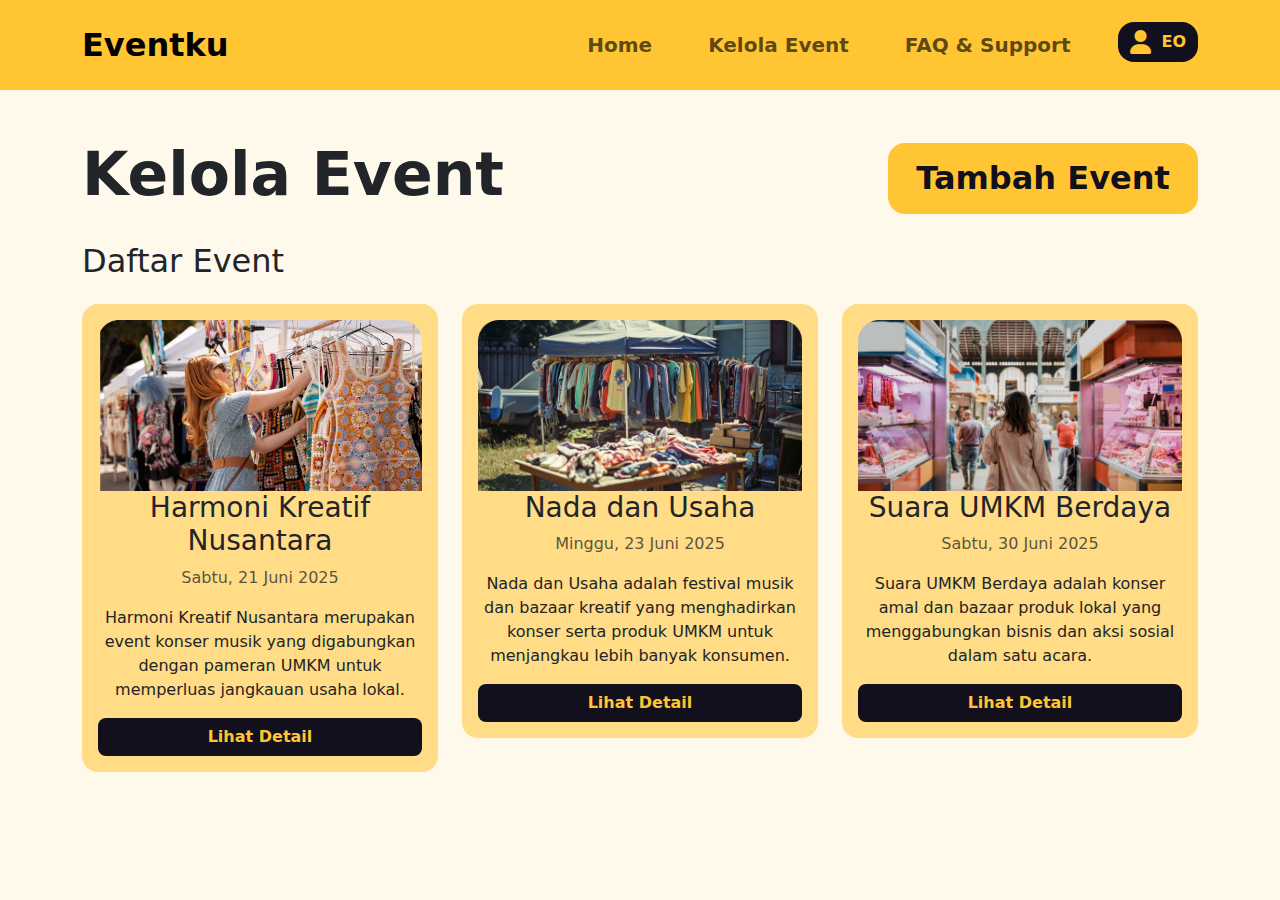
==== coba/index.html @ f758cff4 "CekFile COba" ====
<!DOCTYPE html>
        <html lang="en">

        <head>
            <meta charset="UTF-8">
            <meta name="viewport" content="width=device-width, initial-scale=1.0">
            <title>Eventku</title>

            <!-- Bootstrap CSS -->
            <link href="https://cdn.jsdelivr.net/npm/bootstrap@5.3.2/dist/css/bootstrap.min.css" rel="stylesheet">

            <!-- Font Awesome -->
            <link rel="stylesheet" href="https://cdnjs.cloudflare.com/ajax/libs/font-awesome/6.0.0/css/all.min.css">

            <!-- Custom CSS -->
            <link rel="stylesheet" href="styles.css">
        </head>

        <body>
            <!-- Navbar -->
            <nav class="navbar navbar-expand-lg">
                <div class="container">
                    <a class="navbar-brand logo" href="#">Eventku</a>
                    <button class="navbar-toggler" type="button" data-bs-toggle="collapse" data-bs-target="#navbarNav"
                        aria-controls="navbarNav" aria-expanded="false" aria-label="Toggle navigation">
                        <span class="navbar-toggler-icon"></span>
                    </button>
                    <div class="collapse navbar-collapse" id="navbarNav">
                        <ul class="navbar-nav ms-auto">
                            <li class="nav-item">
                                <a class="nav-link" href="#">Home</a>
                            </li>
                            <li class="nav-item">
                                <a class="nav-link" href="#">Kelola Event</a>
                            </li>
                            <li class="nav-item">
                                <a class="nav-link" href="#">FAQ & Support</a>
                            </li>
                            <li class="nav-item">
                                <div class="user-box d-flex align-items-center">
                                    <i class="fa-solid fa-user user-icon"></i>
                                    <span>EO</span>
                                </div>
                            </li>
                        </ul>
                    </div>
                </div>
            </nav>

            <!-- Content -->
            <div class="container mt-5">
                <div class="d-flex justify-content-between align-items-center mb-4">
                    <h1 class="kelola-title">Kelola Event</h1>
                    <button class="btn tambah-event-btn" data-bs-toggle="modal" data-bs-target="#eventModal">Tambah Event</button>
                </div>

                <h2 class="mb-4">Daftar Event</h2>

                <div class="row gy-4" id="eventContainer">
                    <!-- Dynamic event cards will be inserted here by JavaScript -->
                </div>
            </div>

            <!-- Modal for adding new event -->
            <div class="modal fade" id="eventModal" tabindex="-1" aria-labelledby="eventModalLabel" aria-hidden="true">
                <div class="modal-dialog">
                    <div class="modal-content">
                        <div class="modal-header">
                            <h5 class="modal-title" id="eventModalLabel">Tambah Event Baru</h5>
                            <button type="button" class="btn-close" data-bs-dismiss="modal" aria-label="Close"></button>
                        </div>
                        <div class="modal-body">
                            <form id="eventForm">
                                <div class="mb-3">
                                    <label for="eventImage" class="form-label">Gambar Event</label>
                                    <input type="file" class="form-control" id="eventImage" accept="image/*" required>
                                </div>
                                <div class="mb-3">
                                    <label for="eventTitle" class="form-label">Judul Event</label>
                                    <input type="text" class="form-control" id="eventTitle" required>
                                </div>
                                <div class="mb-3">
                                    <label for="eventDate" class="form-label">Tanggal Event</label>
                                    <input type="date" class="form-control" id="eventDate" required>
                                </div>
                                <div class="mb-3">
                                    <label for="eventTimeStart" class="form-label">Jam Mulai</label>
                                    <input type="time" class="form-control" id="eventTimeStart" required>
                                </div>
                                <div class="mb-3">
                                    <label for="eventTimeEnd" class="form-label">Jam Selesai</label>
                                    <input type="time" class="form-control" id="eventTimeEnd" required>
                                </div>
                                <div class="mb-3">
                                    <label for="eventLocation" class="form-label">Lokasi</label>
                                    <input type="text" class="form-control" id="eventLocation" required>
                                </div>
                                <div class="mb-3">
                                    <label for="eventPrice" class="form-label">Harga Sewa</label>
                                    <input type="number" class="form-control" id="eventPrice" required>
                                </div>
                                <div class="mb-3">
                                    <label for="eventBoothCount" class="form-label">Jumlah Booth</label>
                                    <input type="number" class="form-control" id="eventBoothCount" required>
                                </div>
                                <div class="mb-3">
                                    <label for="eventDescription" class="form-label">Deskripsi Event</label>
                                    <textarea class="form-control" id="eventDescription" required></textarea>
                                </div>
                            </form>
                        </div>
                        <div class="modal-footer">
                            <button type="button" class="btn btn-secondary" data-bs-dismiss="modal">Tutup</button>
                            <button type="button" class="btn btn-primary" onclick="addNewEvent()">Tambah Event</button>
                        </div>
                    </div>
                </div>
            </div>

            <!-- Bootstrap JS -->
            <script src="https://cdn.jsdelivr.net/npm/bootstrap@5.3.2/dist/js/bootstrap.bundle.min.js"></script>
            <!-- Custom JS -->
            <script src="scripts.js"></script>
        </body>

        </html>
---- coba/styles.css ----
body {
    background-color: #FFF9EB; /* Mengubah warna latar belakang */
}

.navbar {
    background-color: #FFC533;
    padding: 1rem;
}

.logo {
    font-size: 32px;
    font-weight: bold;
}

.user-box {
    background-color: #12101C;
    border-radius: 16px;
    padding: 8px 12px;
    display: flex;
    align-items: center;
}

.user-icon {
    font-size: 24px;
    color: #FFC533;
}

.user-box span {
    color: #FFC533;
    font-weight: bold;
    margin-left: 10px; /* Menambahkan jarak antara ikon dan tulisan EO */
}

.kelola-title {
    font-size: 60px;
    font-weight: bold;
}

.tambah-event-btn {
    background-color: #FFC533;
    color: #12101C;
    font-weight: bold;
    border-radius: 17px;
    transition: background-color 0.3s ease;
    width: 310px; /* Menetapkan lebar tombol */
    height: 71px; /* Menetapkan tinggi tombol */
    font-size: 32px; /* Mengatur ukuran font tombol */
    display: flex; /* Untuk memusatkan teks dalam tombol */
    justify-content: center; /* Memusatkan teks secara horizontal */
    align-items: center; /* Memusatkan teks secara vertikal */
}

.tambah-event-btn:hover {
    background-color: #e6b800;
}

.event-card {
    background-color: #FFDC85;
    border-radius: 16px;
    border: none; /* Remove any border */
    box-shadow: none; /* Remove any shadow that might give the appearance of a border */
}

.event-image {
    height: 200px;
    background-color: #E0E0E0;
    border-radius: 8px;
}

.detail-btn {
    background-color: #12101C;
    color: #FFC533;
    font-weight: bold;
    border-radius: 8px;
}

/* Styling untuk tautan navbar */
.nav-link {
    font-weight: bold; /* Menebalkan teks */
    font-size: 20px; /* Mengatur ukuran font menjadi 20px */
    margin-right: 40px; /* Menambahkan jarak kanan antar item */
}

/* Jika Anda ingin menghilangkan margin pada item terakhir */
.nav-item:last-child .nav-link {
    margin-right: 0; /* Menghilangkan margin pada item terakhir */
}

@media (max-width: 768px) {
    .kelola-title {
        font-size: 40px;
    }
}
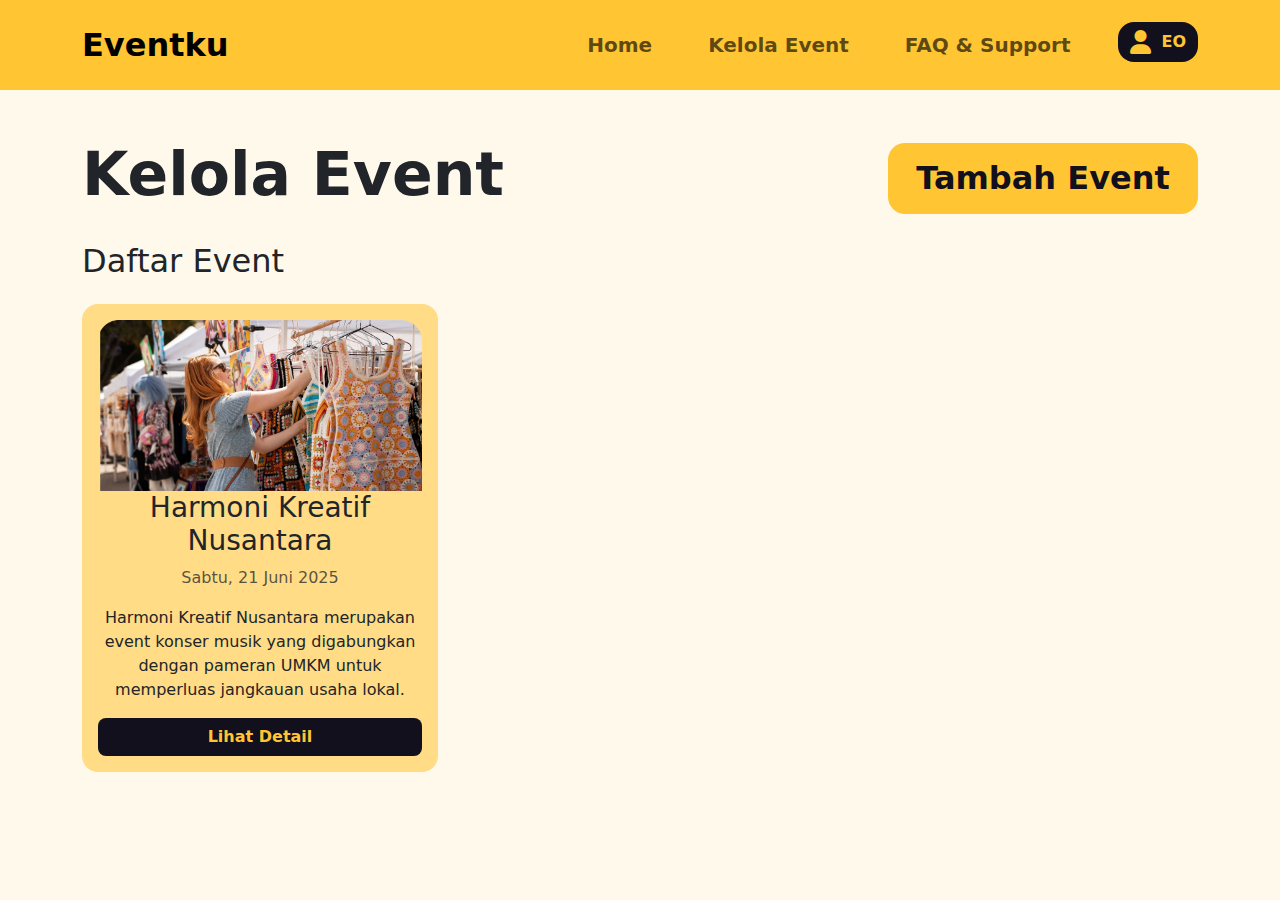
==== commit 0b9514f4: "ini terbaru" ====
--- a/coba/index.html
+++ b/coba/index.html
@@ -51,7 +51,8 @@
             <div class="container mt-5">
                 <div class="d-flex justify-content-between align-items-center mb-4">
                     <h1 class="kelola-title">Kelola Event</h1>
-                    <button class="btn tambah-event-btn" data-bs-toggle="modal" data-bs-target="#eventModal">Tambah Event</button>
+                    <!-- <button class="btn tambah-event-btn" data-bs-toggle="modal" data-bs-target="#eventModal">Tambah Event</button> -->
+                    <button class="btn tambah-event-btn" onclick="window.location.href='tambahevent.html'">Tambah Event</button>
                 </div>
 
                 <h2 class="mb-4">Daftar Event</h2>
--- a/coba/styles.css
+++ b/coba/styles.css
@@ -91,3 +91,4 @@
         font-size: 40px;
     }
 }
+
